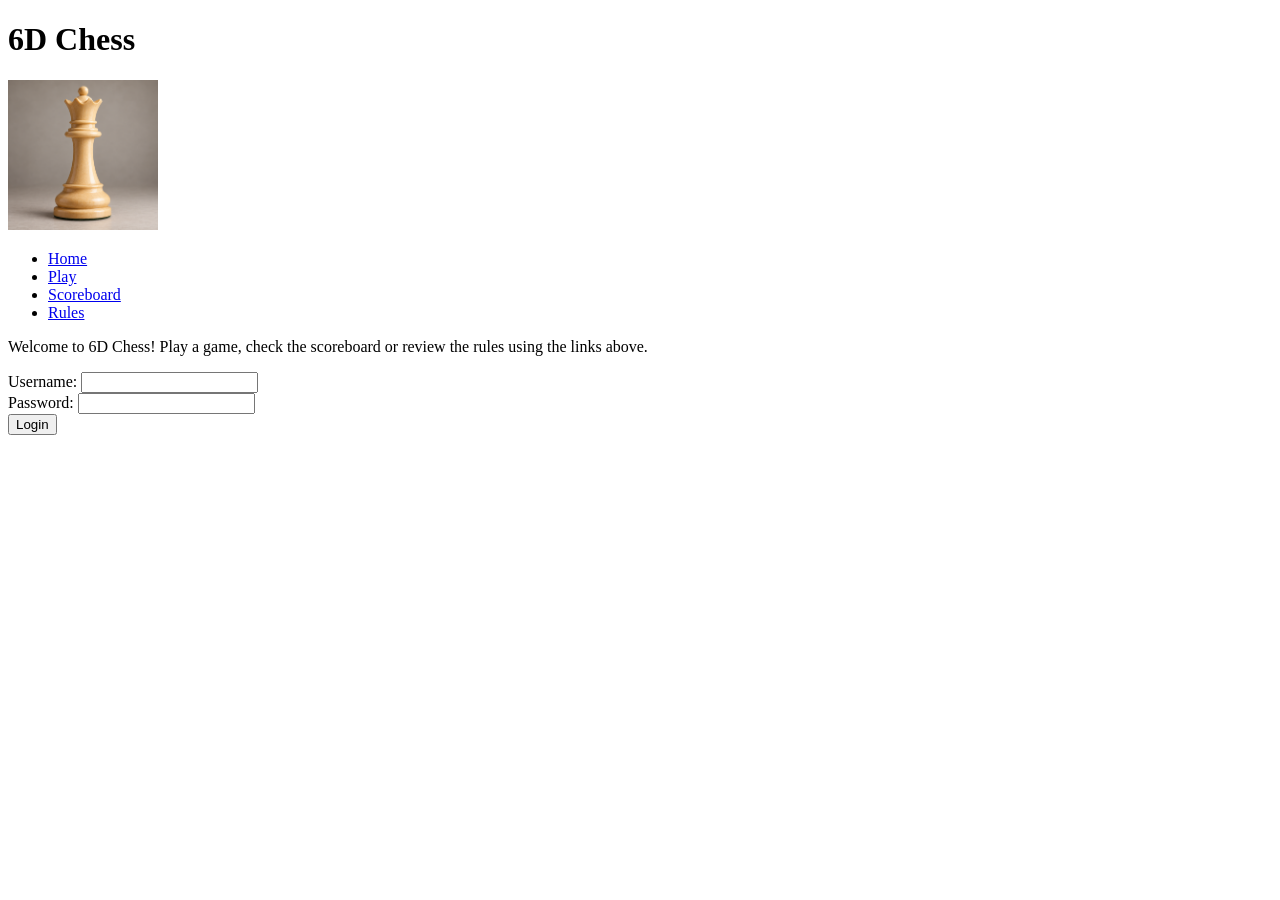
==== index.html @ 1aa09ca5 "Update startup" ====
<!DOCTYPE html>
<html lang="en">
<head>
  <meta charset="UTF-8">
  <meta name="viewport" content="width=device-width, initial-scale=1.0">
  <title>6D Chess</title>
</head>
<body>
  <h1>6D Chess</h1>
  <img src="queen.png" alt="White queen chess piece" width="150">
  <nav>
    <ul>
      <li><a href="index.html">Home</a></li>
      <li><a href="play.html">Play</a></li>
      <li><a href="scoreboard.html">Scoreboard</a></li>
      <li><a href="rules.html">Rules</a></li>
    </ul>
  </nav>
  <p>Welcome to 6D Chess! Play a game, check the scoreboard or review the rules using the links above.</p>
  <form>
    <label for="username">Username:</label>
    <input type="text" id="username" name="username">
    <br>
    <label for="password">Password:</label>
    <input type="password" id="password" name="password">
    <br>
    <button type="submit">Login</button>
  </form>
</body>
</html>
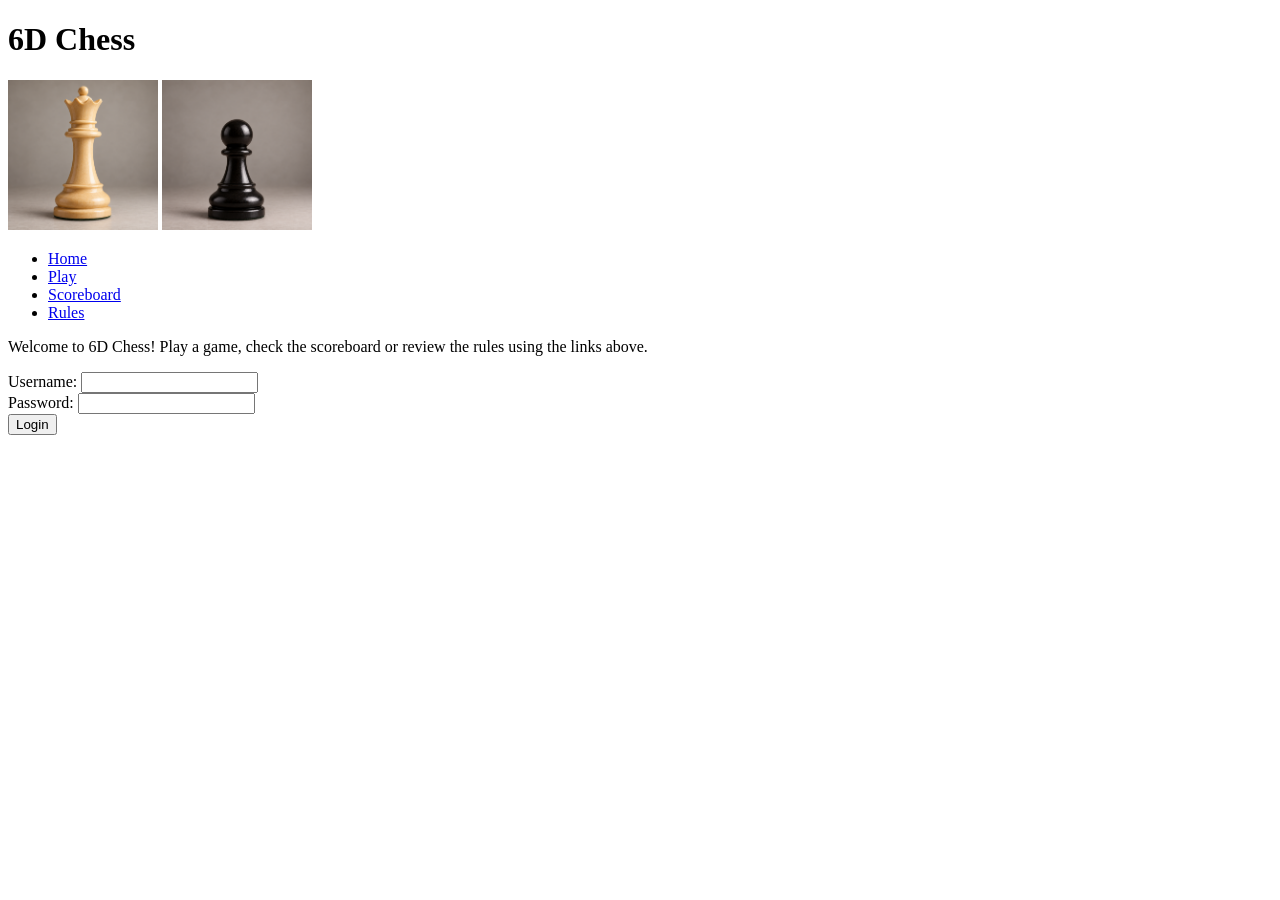
==== commit e0e10c41: "Update startup" ====
--- a/index.html
+++ b/index.html
@@ -8,6 +8,7 @@
 <body>
   <h1>6D Chess</h1>
   <img src="queen.png" alt="White queen chess piece" width="150">
+  <img src="pawn.png" alt="Black pawn chess piece" width="150">
   <nav>
     <ul>
       <li><a href="index.html">Home</a></li>
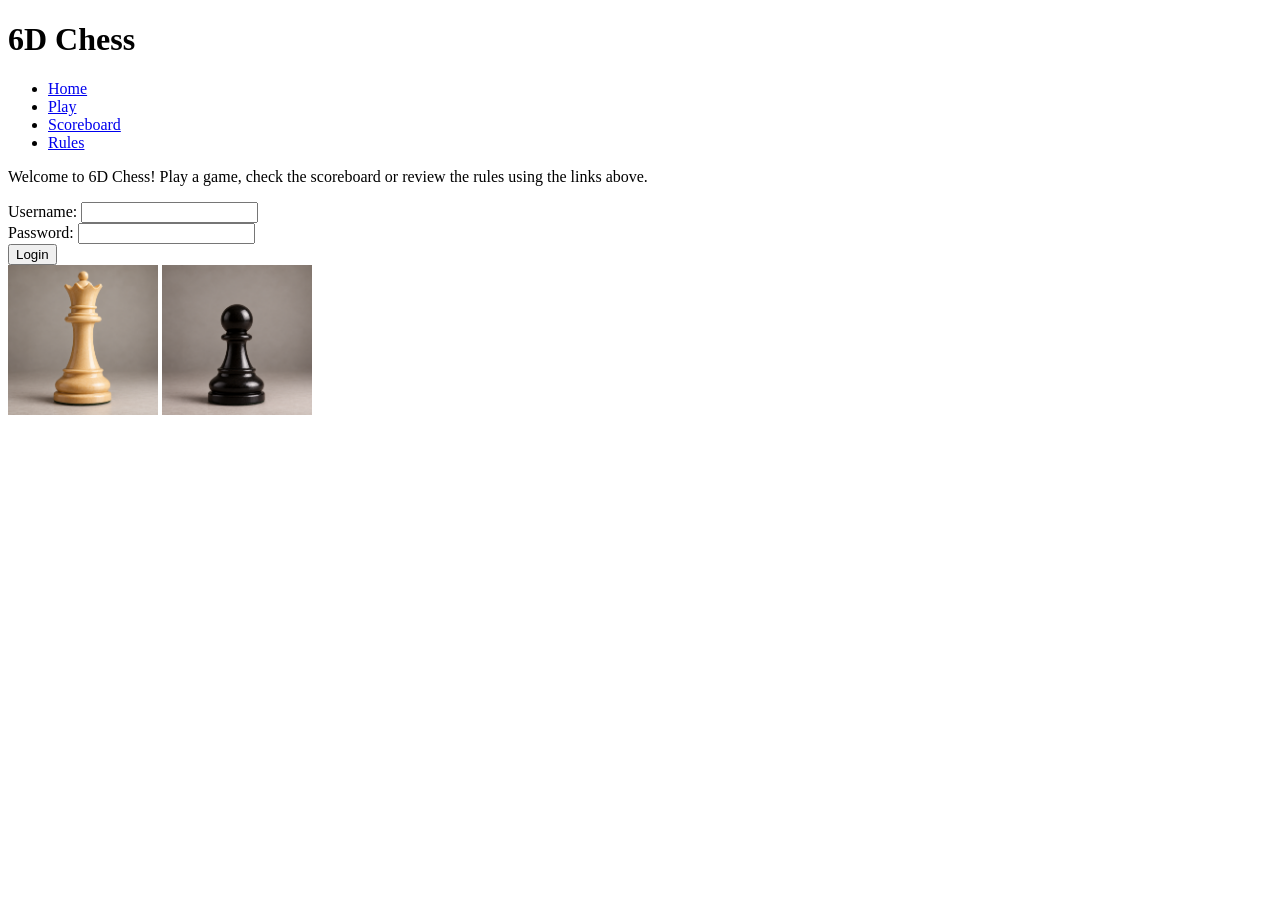
==== commit 7903a160: "Update startup" ====
--- a/index.html
+++ b/index.html
@@ -7,8 +7,6 @@
 </head>
 <body>
   <h1>6D Chess</h1>
-  <img src="queen.png" alt="White queen chess piece" width="150">
-  <img src="pawn.png" alt="Black pawn chess piece" width="150">
   <nav>
     <ul>
       <li><a href="index.html">Home</a></li>
@@ -27,5 +25,7 @@
     <br>
     <button type="submit">Login</button>
   </form>
+  <img src="queen.png" alt="White queen chess piece" width="150">
+  <img src="pawn.png" alt="Black pawn chess piece" width="150">
 </body>
 </html>
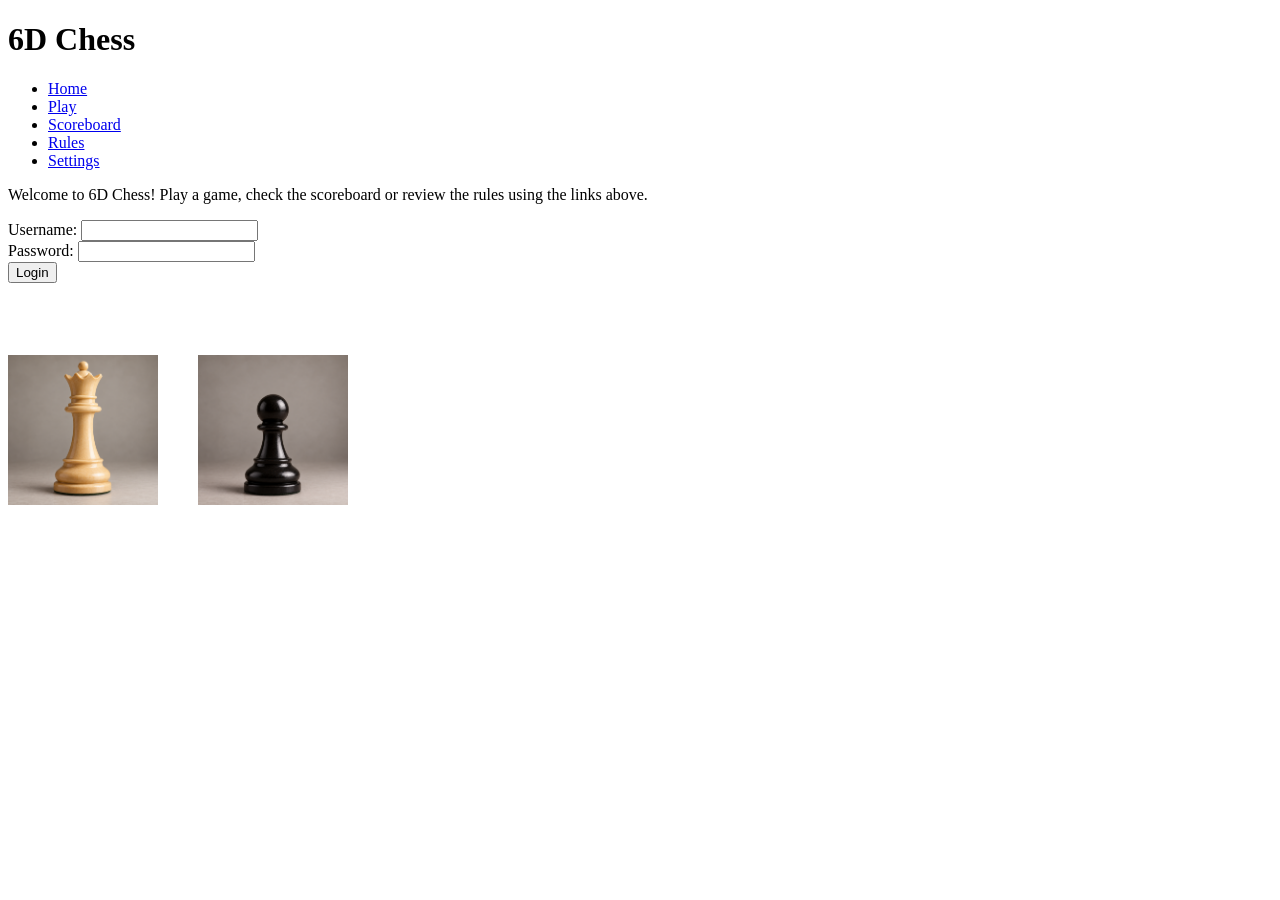
==== commit 7a605d7f: "Update startup" ====
--- a/index.html
+++ b/index.html
@@ -13,6 +13,7 @@
       <li><a href="play.html">Play</a></li>
       <li><a href="scoreboard.html">Scoreboard</a></li>
       <li><a href="rules.html">Rules</a></li>
+      <li><a href="settings.html">Settings</a></li>
     </ul>
   </nav>
   <p>Welcome to 6D Chess! Play a game, check the scoreboard or review the rules using the links above.</p>
@@ -25,7 +26,9 @@
     <br>
     <button type="submit">Login</button>
   </form>
+  <br><br><br><br>
   <img src="queen.png" alt="White queen chess piece" width="150">
+  &nbsp;&nbsp;&nbsp;&nbsp;&nbsp;&nbsp;&nbsp;&nbsp;
   <img src="pawn.png" alt="Black pawn chess piece" width="150">
 </body>
 </html>
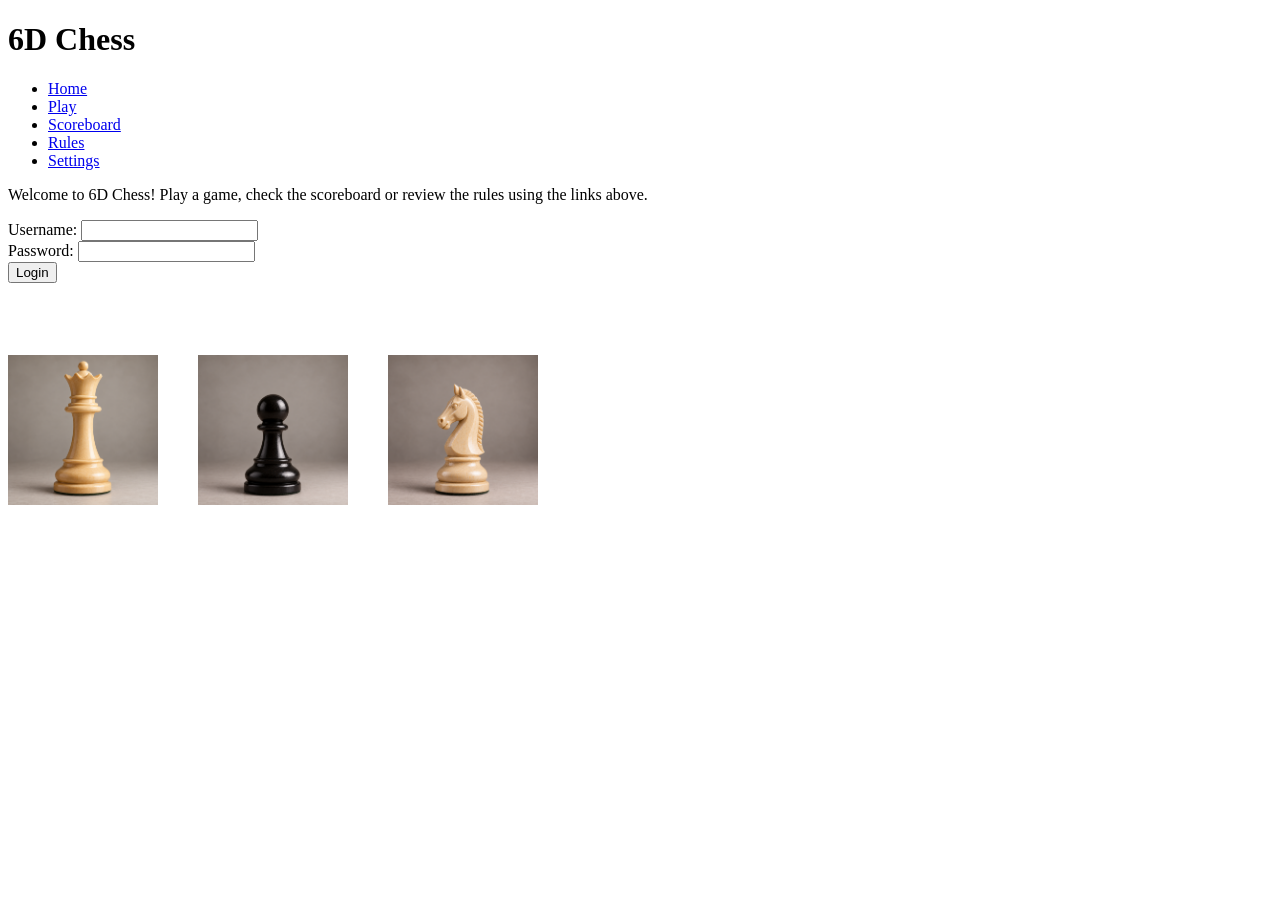
==== commit fc207450: "Update startup" ====
--- a/index.html
+++ b/index.html
@@ -30,5 +30,7 @@
   <img src="queen.png" alt="White queen chess piece" width="150">
   &nbsp;&nbsp;&nbsp;&nbsp;&nbsp;&nbsp;&nbsp;&nbsp;
   <img src="pawn.png" alt="Black pawn chess piece" width="150">
+  &nbsp;&nbsp;&nbsp;&nbsp;&nbsp;&nbsp;&nbsp;&nbsp;
+  <img src="knight.png" alt="White knight chess piece" width="150">
 </body>
 </html>
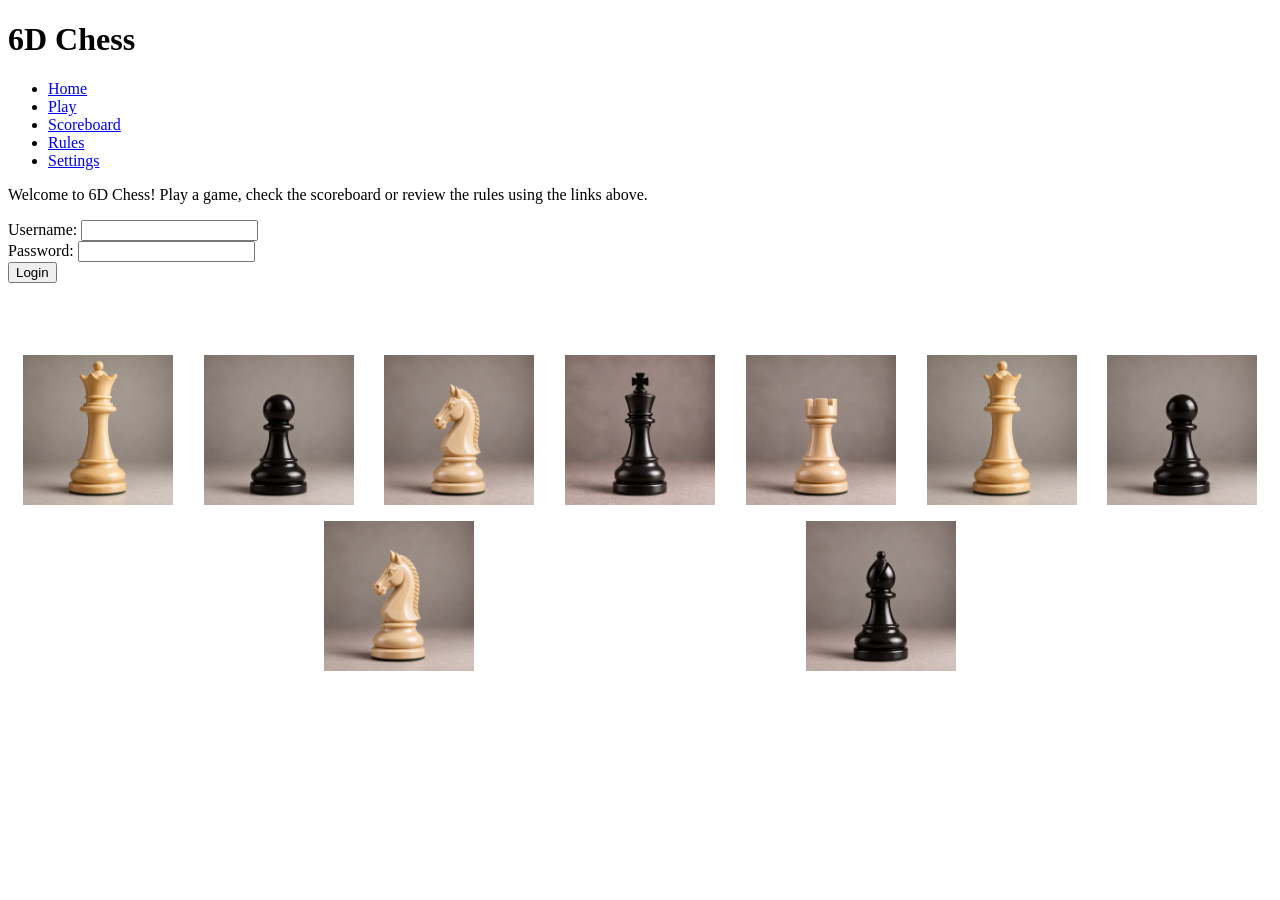
==== commit 63828613: "Update startup" ====
--- a/index.html
+++ b/index.html
@@ -4,6 +4,20 @@
   <meta charset="UTF-8">
   <meta name="viewport" content="width=device-width, initial-scale=1.0">
   <title>6D Chess</title>
+  <style>
+    .pieces {
+      display: flex;
+      flex-wrap: wrap;
+      justify-content: space-evenly;
+      align-items: center;
+      gap: 1rem;
+    }
+    .pieces img {
+      width: 150px;
+      max-width: 18%;
+      height: auto;
+    }
+  </style>
 </head>
 <body>
   <h1>6D Chess</h1>
@@ -27,10 +41,16 @@
     <button type="submit">Login</button>
   </form>
   <br><br><br><br>
-  <img src="queen.png" alt="White queen chess piece" width="150">
-  &nbsp;&nbsp;&nbsp;&nbsp;&nbsp;&nbsp;&nbsp;&nbsp;
-  <img src="pawn.png" alt="Black pawn chess piece" width="150">
-  &nbsp;&nbsp;&nbsp;&nbsp;&nbsp;&nbsp;&nbsp;&nbsp;
-  <img src="knight.png" alt="White knight chess piece" width="150">
+  <div class="pieces">
+    <img src="queen.png" alt="White queen chess piece">
+    <img src="pawn.png" alt="Black pawn chess piece">
+    <img src="knight.png" alt="White knight chess piece">
+    <img src="king.png" alt="Black king chess piece">
+    <img src="rook.png" alt="White rook chess piece">
+    <img src="queen.png" alt="White queen chess piece">
+    <img src="pawn.png" alt="Black pawn chess piece">
+    <img src="knight.png" alt="White knight chess piece">
+    <img src="bishop.png" alt="Black bishop chess piece">
+  </div>
 </body>
 </html>
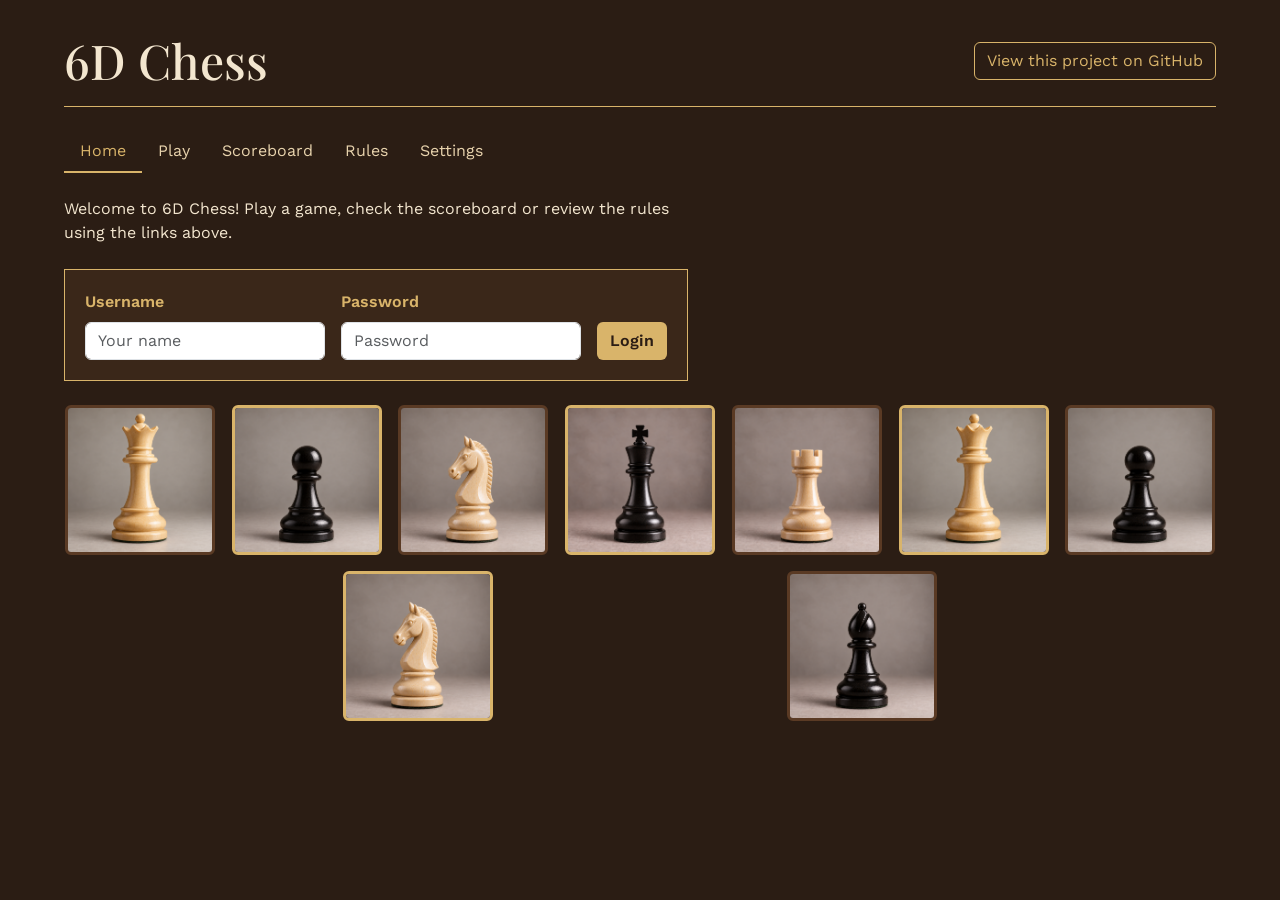
==== commit 323006cd: "Update CSS for home page" ====
--- a/index.html
+++ b/index.html
@@ -4,53 +4,47 @@
   <meta charset="UTF-8">
   <meta name="viewport" content="width=device-width, initial-scale=1.0">
   <title>6D Chess</title>
-  <style>
-    .pieces {
-      display: flex;
-      flex-wrap: wrap;
-      justify-content: space-evenly;
-      align-items: center;
-      gap: 1rem;
-    }
-    .pieces img {
-      width: 150px;
-      max-width: 18%;
-      height: auto;
-    }
-  </style>
+  <link rel="stylesheet" href="https://cdn.jsdelivr.net/npm/bootstrap@5.3.3/dist/css/bootstrap.min.css">
+  <link rel="stylesheet" href="index.css">
 </head>
 <body>
-  <h1>6D Chess</h1>
+  <header class="d-flex flex-wrap justify-content-between align-items-center gap-3">
+    <h1>6D Chess</h1>
+    <a class="github-link btn" href="https://github.com/MatthewBarney/startup.git" target="_blank" rel="noopener noreferrer">View this project on GitHub</a>
+  </header>
   <nav>
-    <ul>
-      <li><a href="index.html">Home</a></li>
-      <li><a href="play.html">Play</a></li>
-      <li><a href="scoreboard.html">Scoreboard</a></li>
-      <li><a href="rules.html">Rules</a></li>
-      <li><a href="settings.html">Settings</a></li>
+    <ul class="nav">
+      <li class="nav-item"><a class="nav-link active" href="index.html">Home</a></li>
+      <li class="nav-item"><a class="nav-link" href="play.html">Play</a></li>
+      <li class="nav-item"><a class="nav-link" href="scoreboard.html">Scoreboard</a></li>
+      <li class="nav-item"><a class="nav-link" href="rules.html">Rules</a></li>
+      <li class="nav-item"><a class="nav-link" href="settings.html">Settings</a></li>
     </ul>
   </nav>
-  <p>Welcome to 6D Chess! Play a game, check the scoreboard or review the rules using the links above.</p>
-  <form>
-    <label for="username">Username:</label>
-    <input type="text" id="username" name="username">
-    <br>
-    <label for="password">Password:</label>
-    <input type="password" id="password" name="password">
-    <br>
-    <button type="submit">Login</button>
-  </form>
-  <br><br><br><br>
-  <div class="pieces">
-    <img src="queen.png" alt="White queen chess piece">
-    <img src="pawn.png" alt="Black pawn chess piece">
-    <img src="knight.png" alt="White knight chess piece">
-    <img src="king.png" alt="Black king chess piece">
-    <img src="rook.png" alt="White rook chess piece">
-    <img src="queen.png" alt="White queen chess piece">
-    <img src="pawn.png" alt="Black pawn chess piece">
-    <img src="knight.png" alt="White knight chess piece">
-    <img src="bishop.png" alt="Black bishop chess piece">
-  </div>
+  <main>
+    <p>Welcome to 6D Chess! Play a game, check the scoreboard or review the rules using the links above.</p>
+    <form id="login" class="d-flex flex-wrap align-items-end gap-3">
+      <div>
+        <label for="username" class="form-label">Username</label>
+        <input type="text" id="username" name="username" class="form-control" placeholder="Your name">
+      </div>
+      <div>
+        <label for="password" class="form-label">Password</label>
+        <input type="password" id="password" name="password" class="form-control" placeholder="Password">
+      </div>
+      <button type="submit" class="btn">Login</button>
+    </form>
+    <div class="pieces">
+      <img src="queen.png" alt="White queen chess piece">
+      <img src="pawn.png" alt="Black pawn chess piece">
+      <img src="knight.png" alt="White knight chess piece">
+      <img src="king.png" alt="Black king chess piece">
+      <img src="rook.png" alt="White rook chess piece">
+      <img src="queen.png" alt="White queen chess piece">
+      <img src="pawn.png" alt="Black pawn chess piece">
+      <img src="knight.png" alt="White knight chess piece">
+      <img src="bishop.png" alt="Black bishop chess piece">
+    </div>
+  </main>
 </body>
-</html>+</html>
--- a/index.css
+++ b/index.css
@@ -0,0 +1,126 @@
+@import url("https://fonts.googleapis.com/css2?family=Playfair+Display:wght@700&family=Work+Sans:wght@400;600&display=swap");
+
+body {
+  min-height: 100vh;
+  display: flex;
+  flex-direction: column;
+  gap: 1.5rem;
+  padding: 2rem 5vw;
+  background-color: #2b1d14;
+  color: #f3e6cf;
+  font-family: "Work Sans", sans-serif;
+}
+
+header {
+  border-bottom: 1px solid #d9b46a;
+  padding-bottom: 1rem;
+}
+
+h1 {
+  margin: 0;
+  font-family: "Playfair Display", serif;
+  font-size: 3rem;
+}
+
+main {
+  display: flex;
+  flex-direction: column;
+  gap: 1.5rem;
+  flex: 1;
+}
+
+p {
+  max-width: 40rem;
+  margin: 0;
+}
+
+.nav-link {
+  color: #e8d3ad;
+  border-bottom: 2px solid transparent;
+}
+
+.nav-link:hover {
+  color: #ffffff;
+}
+
+.nav-link.active {
+  color: #d9b46a;
+  border-bottom-color: #d9b46a;
+}
+
+.github-link {
+  color: #d9b46a;
+  border: 1px solid #d9b46a;
+}
+
+.github-link:hover {
+  background-color: #d9b46a;
+  color: #2b1d14;
+}
+
+#login {
+  background-color: #3a2719;
+  border: 1px solid #d9b46a;
+  padding: 1.25rem;
+  width: fit-content;
+  max-width: 100%;
+}
+
+#login .form-label {
+  color: #d9b46a;
+  font-weight: 600;
+}
+
+#login .btn {
+  background-color: #d9b46a;
+  color: #2b1d14;
+  font-weight: 600;
+}
+
+#login .btn:hover {
+  background-color: #e6c47f;
+}
+
+input:focus {
+  border-color: #d9b46a;
+  box-shadow: 0 0 0 0.2rem rgba(217, 180, 106, 0.4);
+}
+
+input::placeholder {
+  color: #8b7355;
+}
+
+.pieces {
+  display: flex;
+  flex-wrap: wrap;
+  justify-content: space-evenly;
+  align-items: center;
+  gap: 1rem;
+}
+
+.pieces img {
+  width: 150px;
+  max-width: 18%;
+  height: auto;
+  border: 3px solid #5a3a24;
+  border-radius: 6px;
+  transition: transform 0.2s;
+}
+
+.pieces img:hover {
+  transform: translateY(-6px);
+}
+
+.pieces img:nth-child(even) {
+  border-color: #d9b46a;
+}
+
+@media (max-width: 600px) {
+  h1 {
+    font-size: 2rem;
+  }
+
+  .pieces img {
+    max-width: 28%;
+  }
+}
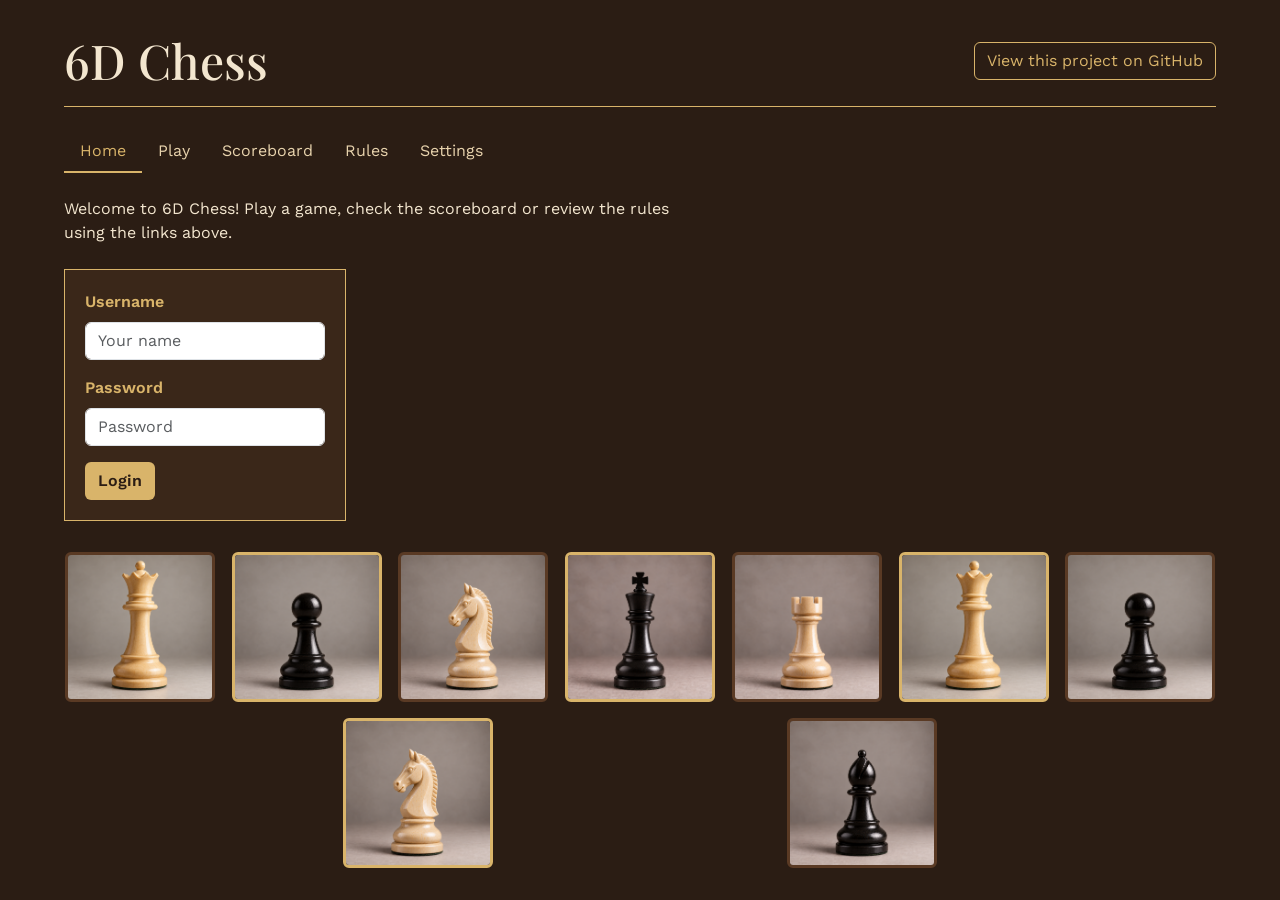
==== commit f279f8da: "Change the login display" ====
--- a/index.html
+++ b/index.html
@@ -23,7 +23,7 @@
   </nav>
   <main>
     <p>Welcome to 6D Chess! Play a game, check the scoreboard or review the rules using the links above.</p>
-    <form id="login" class="d-flex flex-wrap align-items-end gap-3">
+    <form id="login" class="d-flex flex-column align-items-start gap-3">
       <div>
         <label for="username" class="form-label">Username</label>
         <input type="text" id="username" name="username" class="form-control" placeholder="Your name">
--- a/index.css
+++ b/index.css
@@ -96,6 +96,7 @@
   justify-content: space-evenly;
   align-items: center;
   gap: 1rem;
+  margin-top: auto;
 }
 
 .pieces img {
